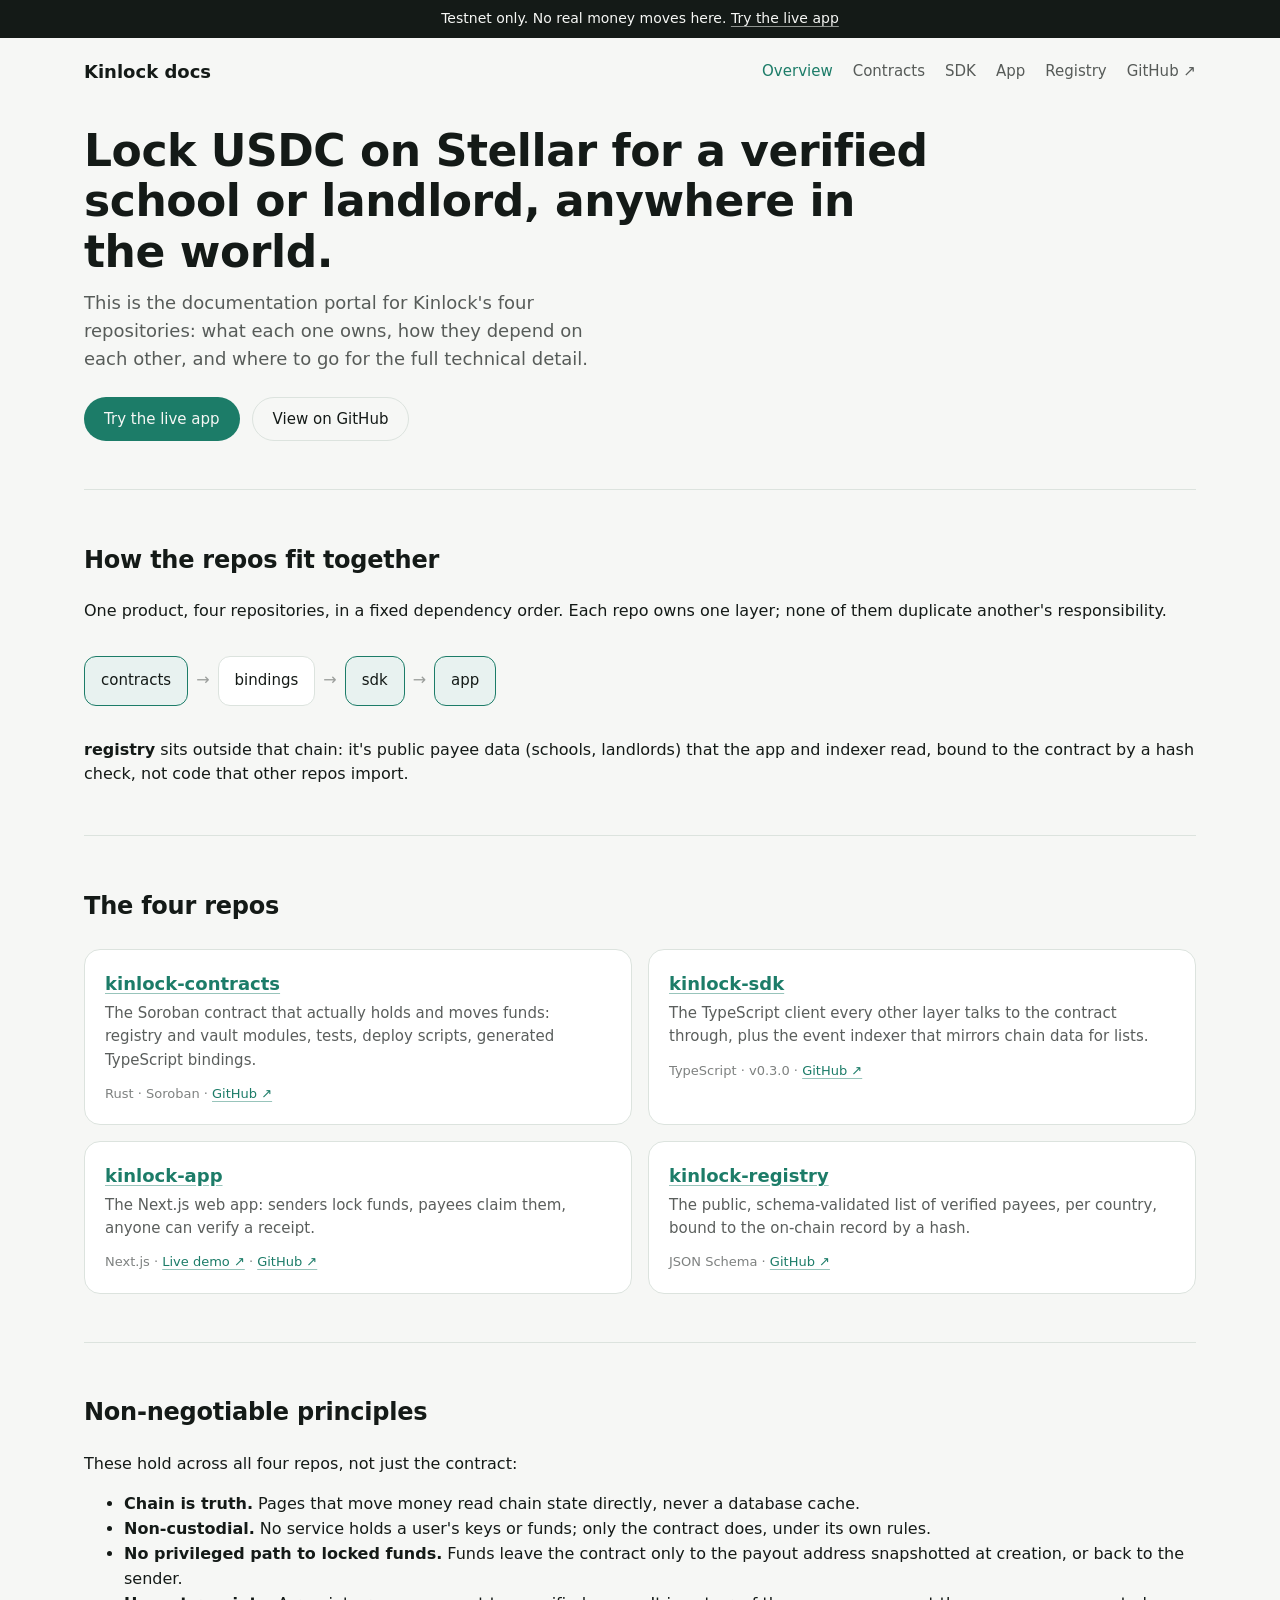
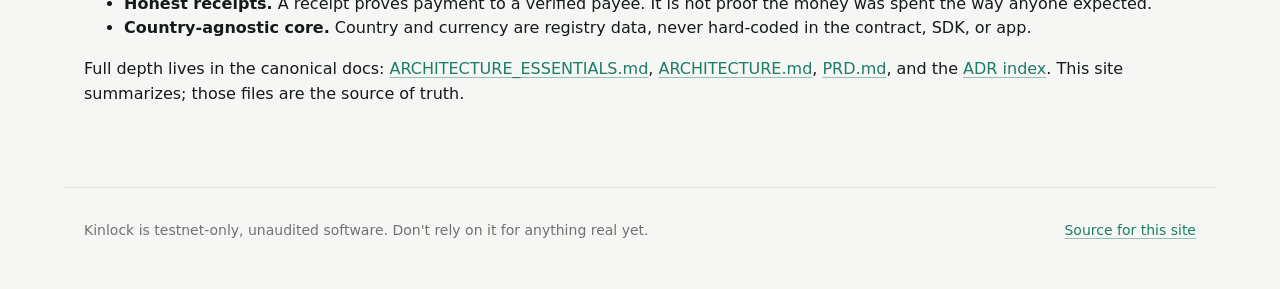
==== index.html @ 0a39e564 "feat: initial Kinlock documentation site" ====
<!doctype html>
<html lang="en">
<head>
<meta charset="utf-8" />
<meta name="viewport" content="width=device-width, initial-scale=1" />
<title>Kinlock docs</title>
<meta name="description" content="How Kinlock's four repos fit together: contracts, SDK, app, and registry." />
<link rel="stylesheet" href="styles.css" />
</head>
<body>
<div class="banner">Testnet only. No real money moves here. <a href="https://kinlock-app.vercel.app">Try the live app</a></div>
<header class="site">
  <a class="brand" href="index.html">Kinlock docs</a>
  <nav class="site">
    <a href="index.html" aria-current="page">Overview</a>
    <a href="contracts.html">Contracts</a>
    <a href="sdk.html">SDK</a>
    <a href="app.html">App</a>
    <a href="registry.html">Registry</a>
    <a href="https://github.com/Kinlock-Org">GitHub ↗</a>
  </nav>
</header>
<main>
  <section class="hero">
    <h1>Lock USDC on Stellar for a verified school or landlord, anywhere in the world.</h1>
    <p class="lede">
      This is the documentation portal for Kinlock's four repositories: what each one owns, how
      they depend on each other, and where to go for the full technical detail.
    </p>
    <div class="cta-row">
      <a class="btn primary" href="https://kinlock-app.vercel.app">Try the live app</a>
      <a class="btn ghost" href="https://github.com/Kinlock-Org">View on GitHub</a>
    </div>
  </section>

  <section>
    <h2>How the repos fit together</h2>
    <p>
      One product, four repositories, in a fixed dependency order. Each repo owns one layer; none
      of them duplicate another's responsibility.
    </p>
    <div class="flow" aria-hidden="true">
      <div class="node emphasis">contracts</div>
      <div class="arrow">&rarr;</div>
      <div class="node">bindings</div>
      <div class="arrow">&rarr;</div>
      <div class="node emphasis">sdk</div>
      <div class="arrow">&rarr;</div>
      <div class="node emphasis">app</div>
    </div>
    <p>
      <strong>registry</strong> sits outside that chain: it's public payee data (schools,
      landlords) that the app and indexer read, bound to the contract by a hash check, not code
      that other repos import.
    </p>
  </section>

  <section>
    <h2>The four repos</h2>
    <div class="repo-grid">
      <div class="card">
        <h3><a href="contracts.html">kinlock-contracts</a></h3>
        <p>The Soroban contract that actually holds and moves funds: registry and vault modules, tests, deploy scripts, generated TypeScript bindings.</p>
        <div class="meta">Rust &middot; Soroban &middot; <a href="https://github.com/Kinlock-Org/kinlock-contracts">GitHub ↗</a></div>
      </div>
      <div class="card">
        <h3><a href="sdk.html">kinlock-sdk</a></h3>
        <p>The TypeScript client every other layer talks to the contract through, plus the event indexer that mirrors chain data for lists.</p>
        <div class="meta">TypeScript &middot; v0.3.0 &middot; <a href="https://github.com/Kinlock-Org/kinlock-sdk">GitHub ↗</a></div>
      </div>
      <div class="card">
        <h3><a href="app.html">kinlock-app</a></h3>
        <p>The Next.js web app: senders lock funds, payees claim them, anyone can verify a receipt.</p>
        <div class="meta">Next.js &middot; <a href="https://kinlock-app.vercel.app">Live demo ↗</a> &middot; <a href="https://github.com/Kinlock-Org/kinlock-app">GitHub ↗</a></div>
      </div>
      <div class="card">
        <h3><a href="registry.html">kinlock-registry</a></h3>
        <p>The public, schema-validated list of verified payees, per country, bound to the on-chain record by a hash.</p>
        <div class="meta">JSON Schema &middot; <a href="https://github.com/Kinlock-Org/kinlock-registry">GitHub ↗</a></div>
      </div>
    </div>
  </section>

  <section>
    <h2>Non-negotiable principles</h2>
    <p>These hold across all four repos, not just the contract:</p>
    <ul>
      <li><strong>Chain is truth.</strong> Pages that move money read chain state directly, never a database cache.</li>
      <li><strong>Non-custodial.</strong> No service holds a user's keys or funds; only the contract does, under its own rules.</li>
      <li><strong>No privileged path to locked funds.</strong> Funds leave the contract only to the payout address snapshotted at creation, or back to the sender.</li>
      <li><strong>Honest receipts.</strong> A receipt proves payment to a verified payee. It is not proof the money was spent the way anyone expected.</li>
      <li><strong>Country-agnostic core.</strong> Country and currency are registry data, never hard-coded in the contract, SDK, or app.</li>
    </ul>
    <p>
      Full depth lives in the canonical docs:
      <a href="https://github.com/Kinlock-Org/.github/blob/main/docs/ARCHITECTURE_ESSENTIALS.md">ARCHITECTURE_ESSENTIALS.md</a>,
      <a href="https://github.com/Kinlock-Org/.github/blob/main/docs/ARCHITECTURE.md">ARCHITECTURE.md</a>,
      <a href="https://github.com/Kinlock-Org/.github/blob/main/docs/PRD.md">PRD.md</a>, and the
      <a href="https://github.com/Kinlock-Org/.github/tree/main/docs/adr">ADR index</a>. This site
      summarizes; those files are the source of truth.
    </p>
  </section>
</main>
<footer class="site">
  <span>Kinlock is testnet-only, unaudited software. Don't rely on it for anything real yet.</span>
  <span><a href="https://github.com/Kinlock-Org/Kinlock-Org.github.io">Source for this site</a></span>
</footer>
</body>
</html>
---- styles.css ----
:root {
  --ink: #141a17;
  --paper: #f6f7f5;
  --accent: #1c7c68;
  --accent-ink: #f6f7f5;
  --line: #dce3de;
  --panel: #ffffff;
}

@media (prefers-color-scheme: dark) {
  :root {
    --ink: #e8ede9;
    --paper: #0f1512;
    --accent: #35a085;
    --accent-ink: #0f1512;
    --line: #1c2622;
    --panel: #141b17;
  }
}

* {
  box-sizing: border-box;
}

html {
  color-scheme: light dark;
}

body {
  margin: 0;
  background: var(--paper);
  color: var(--ink);
  font-family: ui-sans-serif, system-ui, -apple-system, "Segoe UI", Roboto, sans-serif;
  line-height: 1.55;
  -webkit-font-smoothing: antialiased;
}

a {
  color: var(--accent);
  text-decoration: underline;
  text-decoration-color: color-mix(in srgb, var(--accent) 45%, transparent);
  text-underline-offset: 3px;
}

a:hover {
  text-decoration-color: var(--accent);
}

.banner {
  background: var(--ink);
  color: var(--paper);
  text-align: center;
  font-size: 0.875rem;
  padding: 0.5rem 1rem;
}

.banner a {
  color: var(--paper);
  text-decoration-color: color-mix(in srgb, var(--paper) 55%, transparent);
}

header.site {
  max-width: 72rem;
  margin: 0 auto;
  display: flex;
  align-items: center;
  justify-content: space-between;
  gap: 1rem;
  padding: 1.25rem 1.25rem 0.5rem;
}

.brand {
  font-weight: 600;
  font-size: 1.125rem;
  text-decoration: none;
  color: var(--ink);
}

nav.site {
  display: flex;
  gap: 1.25rem;
  flex-wrap: wrap;
  font-size: 0.9375rem;
}

nav.site a {
  text-decoration: none;
  color: var(--ink);
  opacity: 0.7;
}

nav.site a:hover,
nav.site a[aria-current="page"] {
  opacity: 1;
  color: var(--accent);
}

main {
  max-width: 72rem;
  margin: 0 auto;
  padding: 1.5rem 1.25rem 4rem;
}

.hero h1 {
  font-size: clamp(1.75rem, 1.2rem + 2vw, 2.75rem);
  line-height: 1.15;
  letter-spacing: -0.01em;
  margin: 0.5rem 0 0;
  max-width: 28ch;
}

.hero p.lede {
  font-size: 1.125rem;
  color: color-mix(in srgb, var(--ink) 70%, transparent);
  max-width: 46ch;
  margin-top: 0.75rem;
}

.cta-row {
  display: flex;
  gap: 0.75rem;
  flex-wrap: wrap;
  margin-top: 1.5rem;
}

.btn {
  display: inline-flex;
  align-items: center;
  border-radius: 999px;
  padding: 0.6rem 1.25rem;
  font-weight: 500;
  text-decoration: none;
  font-size: 0.9375rem;
}

.btn.primary {
  background: var(--accent);
  color: var(--accent-ink);
}

.btn.ghost {
  border: 1px solid var(--line);
  color: var(--ink);
}

.flow {
  display: flex;
  align-items: center;
  gap: 0.5rem;
  flex-wrap: wrap;
  margin: 2rem 0;
}

.flow .node {
  border: 1px solid var(--line);
  border-radius: 0.75rem;
  padding: 0.75rem 1rem;
  font-size: 0.9375rem;
  background: var(--panel);
}

.flow .node.emphasis {
  border-color: var(--accent);
  background: color-mix(in srgb, var(--accent) 10%, var(--panel));
}

.flow .arrow {
  color: color-mix(in srgb, var(--ink) 40%, transparent);
}

.repo-grid {
  display: grid;
  gap: 1rem;
  grid-template-columns: repeat(2, 1fr);
  margin-top: 1.5rem;
}

@media (max-width: 640px) {
  .repo-grid {
    grid-template-columns: 1fr;
  }
}

.card {
  border: 1px solid var(--line);
  border-radius: 1rem;
  padding: 1.25rem;
  background: var(--panel);
}

.card h3 {
  margin: 0 0 0.25rem;
  font-size: 1.125rem;
}

.card p {
  margin: 0;
  color: color-mix(in srgb, var(--ink) 70%, transparent);
  font-size: 0.9375rem;
}

.card .meta {
  margin-top: 0.75rem;
  font-size: 0.8125rem;
  color: color-mix(in srgb, var(--ink) 55%, transparent);
}

section + section {
  margin-top: 3rem;
  padding-top: 2rem;
  border-top: 1px solid var(--line);
}

h2 {
  font-size: 1.5rem;
  letter-spacing: -0.01em;
}

dl.facts {
  display: grid;
  grid-template-columns: max-content 1fr;
  gap: 0.5rem 1.5rem;
  font-size: 0.9375rem;
}

dl.facts dt {
  color: color-mix(in srgb, var(--ink) 55%, transparent);
}

dl.facts dd {
  margin: 0;
}

code,
pre {
  font-family: ui-monospace, SFMono-Regular, Menlo, Consolas, monospace;
  font-size: 0.875rem;
}

code {
  background: color-mix(in srgb, var(--ink) 8%, transparent);
  padding: 0.125rem 0.375rem;
  border-radius: 0.375rem;
}

pre {
  background: color-mix(in srgb, var(--ink) 6%, transparent);
  padding: 1rem;
  border-radius: 0.75rem;
  overflow-x: auto;
}

pre code {
  background: none;
  padding: 0;
}

ul.api-list {
  columns: 2;
  column-gap: 2rem;
  font-size: 0.9375rem;
  padding-left: 1.25rem;
}

@media (max-width: 640px) {
  ul.api-list {
    columns: 1;
  }
}

footer.site {
  max-width: 72rem;
  margin: 0 auto;
  padding: 2rem 1.25rem 3rem;
  border-top: 1px solid var(--line);
  font-size: 0.875rem;
  color: color-mix(in srgb, var(--ink) 60%, transparent);
  display: flex;
  flex-wrap: wrap;
  gap: 1rem;
  justify-content: space-between;
}
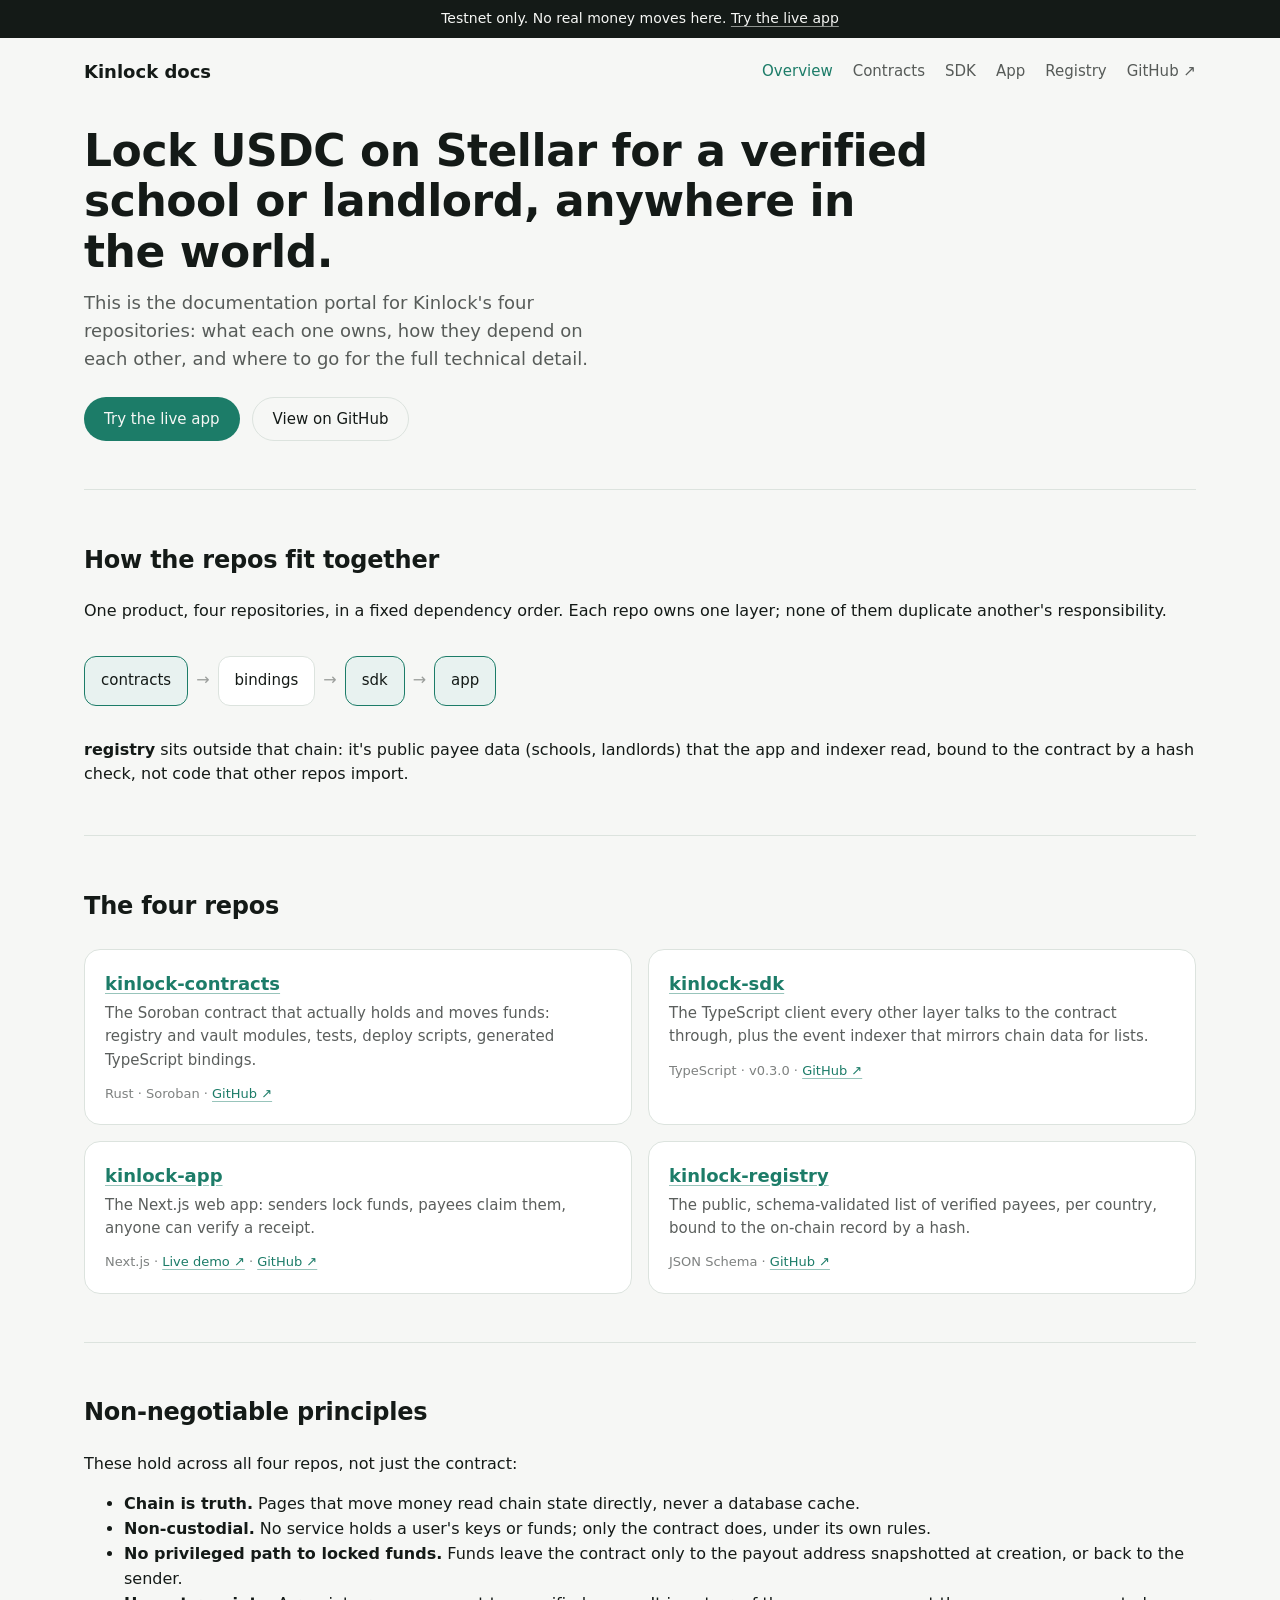
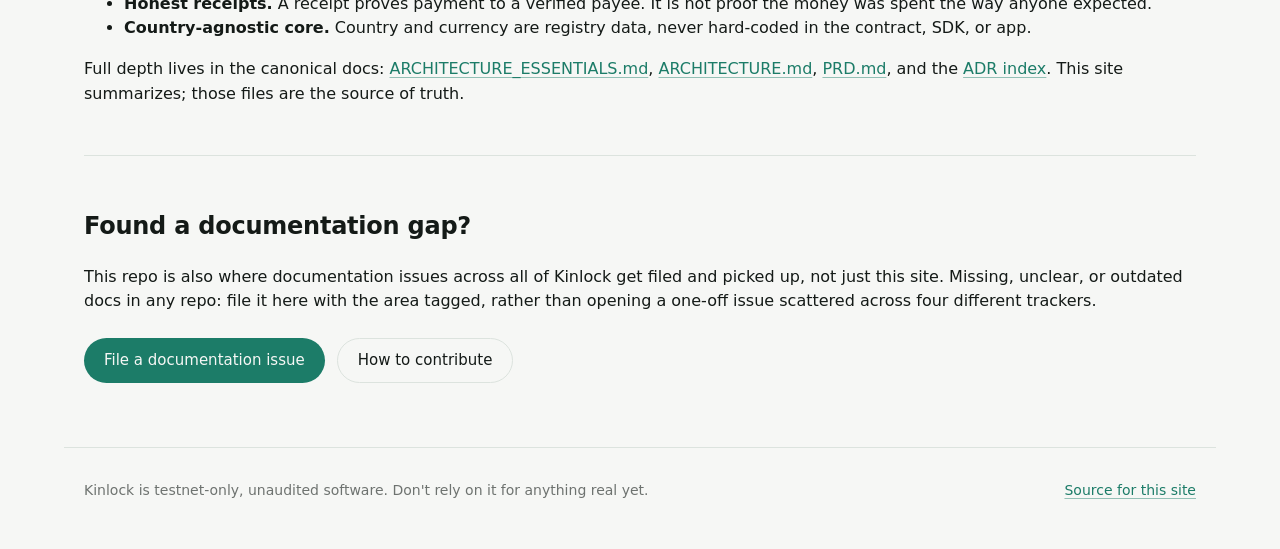
==== commit 6de1986f: "docs: reposition this repo as the org's documentation-issue hub" ====
--- a/index.html
+++ b/index.html
@@ -100,6 +100,19 @@
       summarizes; those files are the source of truth.
     </p>
   </section>
+
+  <section>
+    <h2>Found a documentation gap?</h2>
+    <p>
+      This repo is also where documentation issues across all of Kinlock get filed and picked up,
+      not just this site. Missing, unclear, or outdated docs in any repo: file it here with the
+      area tagged, rather than opening a one-off issue scattered across four different trackers.
+    </p>
+    <div class="cta-row">
+      <a class="btn primary" href="https://github.com/Kinlock-Org/Kinlock-Org.github.io/issues/new/choose">File a documentation issue</a>
+      <a class="btn ghost" href="https://github.com/Kinlock-Org/Kinlock-Org.github.io/blob/main/CONTRIBUTING.md">How to contribute</a>
+    </div>
+  </section>
 </main>
 <footer class="site">
   <span>Kinlock is testnet-only, unaudited software. Don't rely on it for anything real yet.</span>
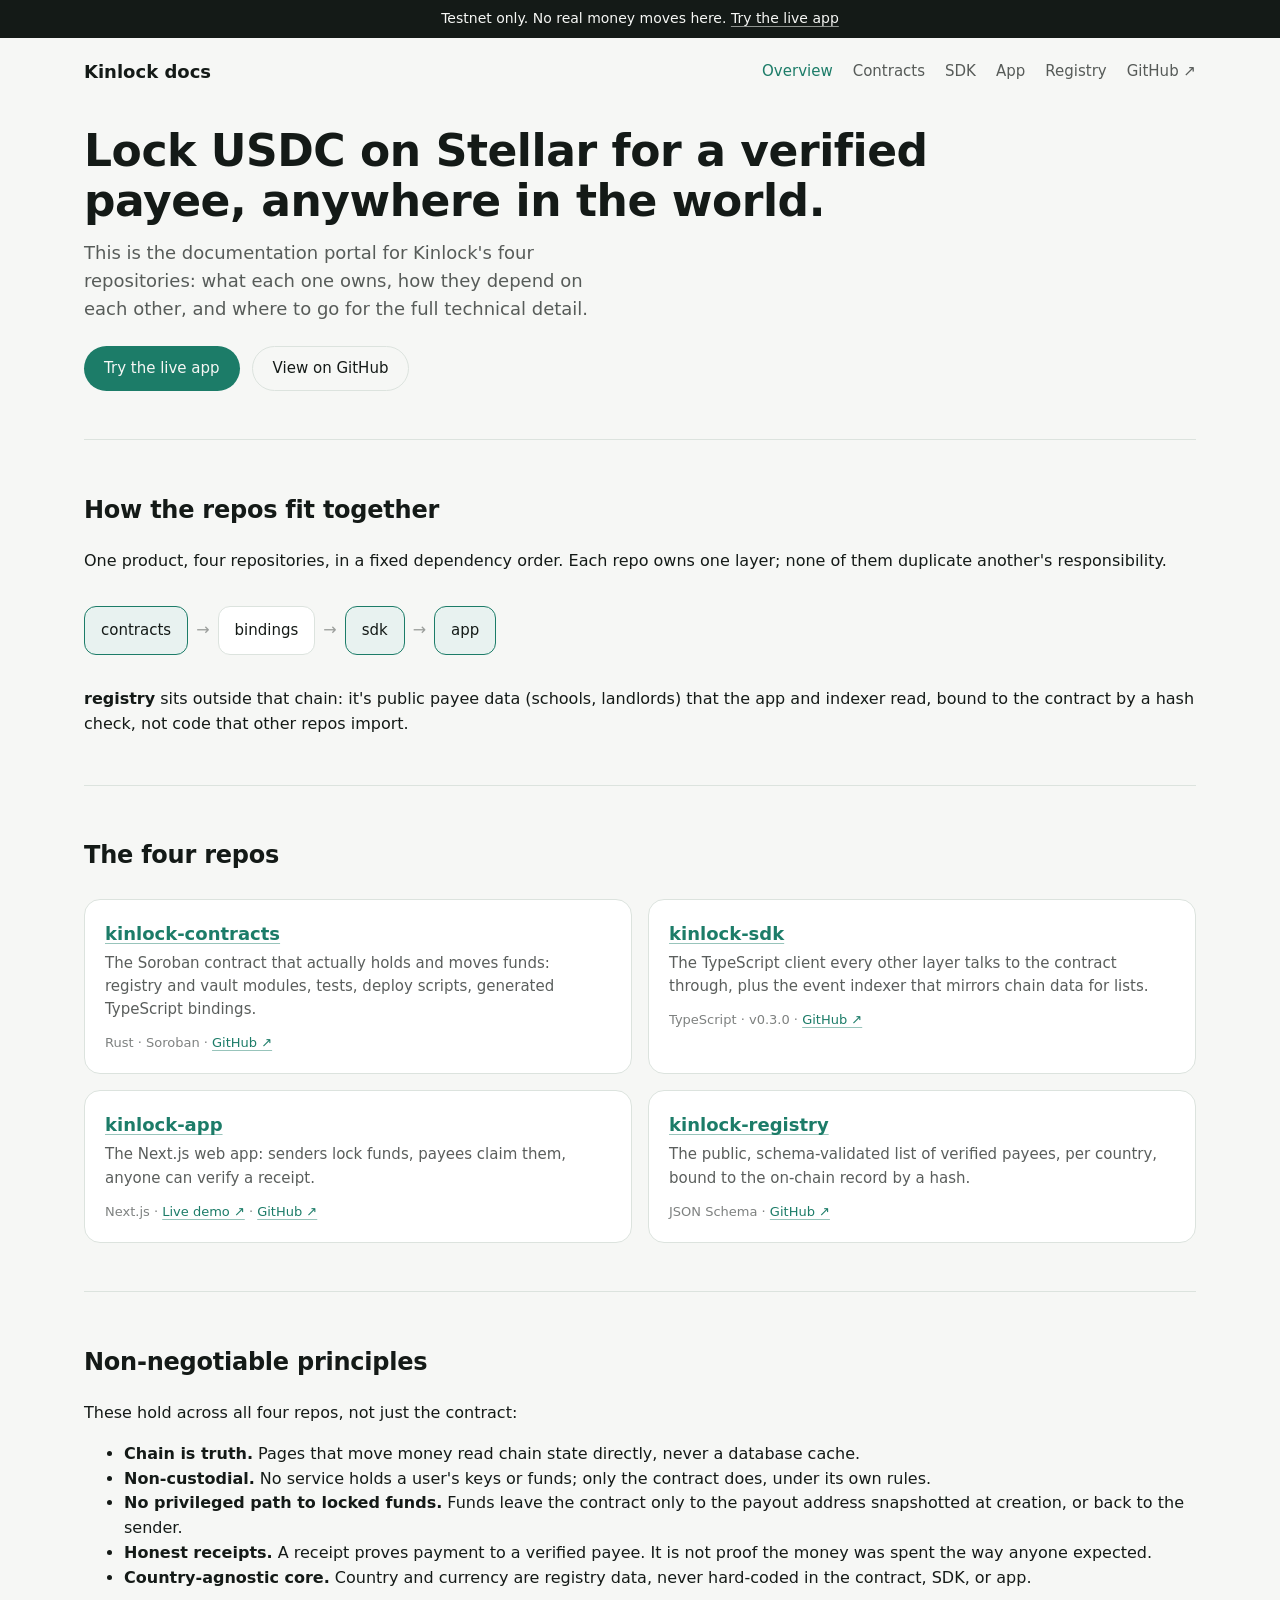
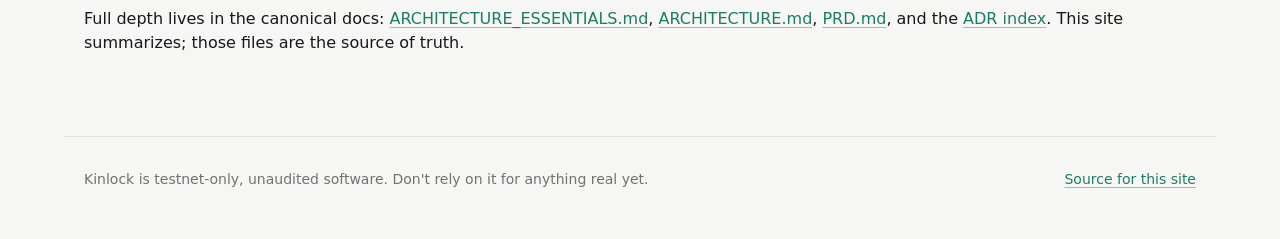
==== commit 2c780631: "docs: replace "school or landlord" with "verified payee" in hero copy Matches the same wording chang" ====
--- a/index.html
+++ b/index.html
@@ -22,7 +22,7 @@
 </header>
 <main>
   <section class="hero">
-    <h1>Lock USDC on Stellar for a verified school or landlord, anywhere in the world.</h1>
+    <h1>Lock USDC on Stellar for a verified payee, anywhere in the world.</h1>
     <p class="lede">
       This is the documentation portal for Kinlock's four repositories: what each one owns, how
       they depend on each other, and where to go for the full technical detail.
@@ -100,19 +100,6 @@
       summarizes; those files are the source of truth.
     </p>
   </section>
-
-  <section>
-    <h2>Found a documentation gap?</h2>
-    <p>
-      This repo is also where documentation issues across all of Kinlock get filed and picked up,
-      not just this site. Missing, unclear, or outdated docs in any repo: file it here with the
-      area tagged, rather than opening a one-off issue scattered across four different trackers.
-    </p>
-    <div class="cta-row">
-      <a class="btn primary" href="https://github.com/Kinlock-Org/Kinlock-Org.github.io/issues/new/choose">File a documentation issue</a>
-      <a class="btn ghost" href="https://github.com/Kinlock-Org/Kinlock-Org.github.io/blob/main/CONTRIBUTING.md">How to contribute</a>
-    </div>
-  </section>
 </main>
 <footer class="site">
   <span>Kinlock is testnet-only, unaudited software. Don't rely on it for anything real yet.</span>
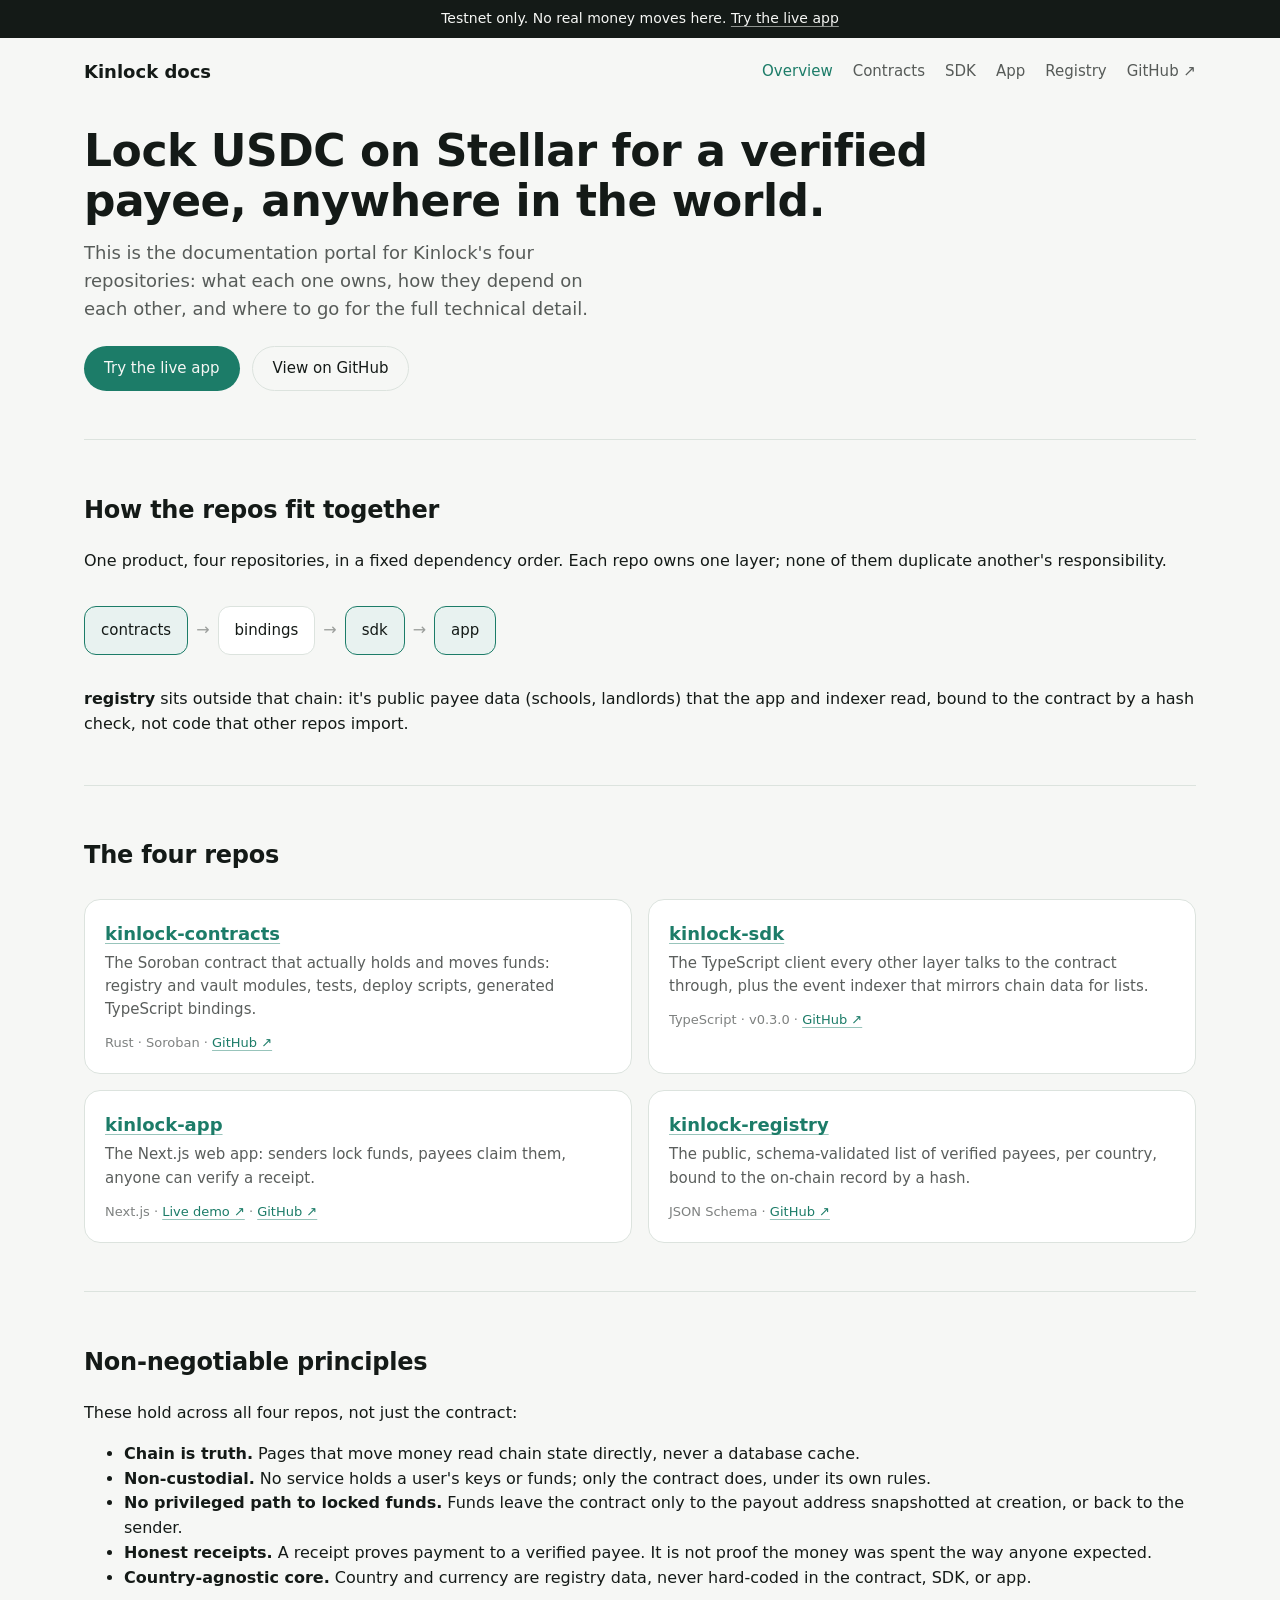
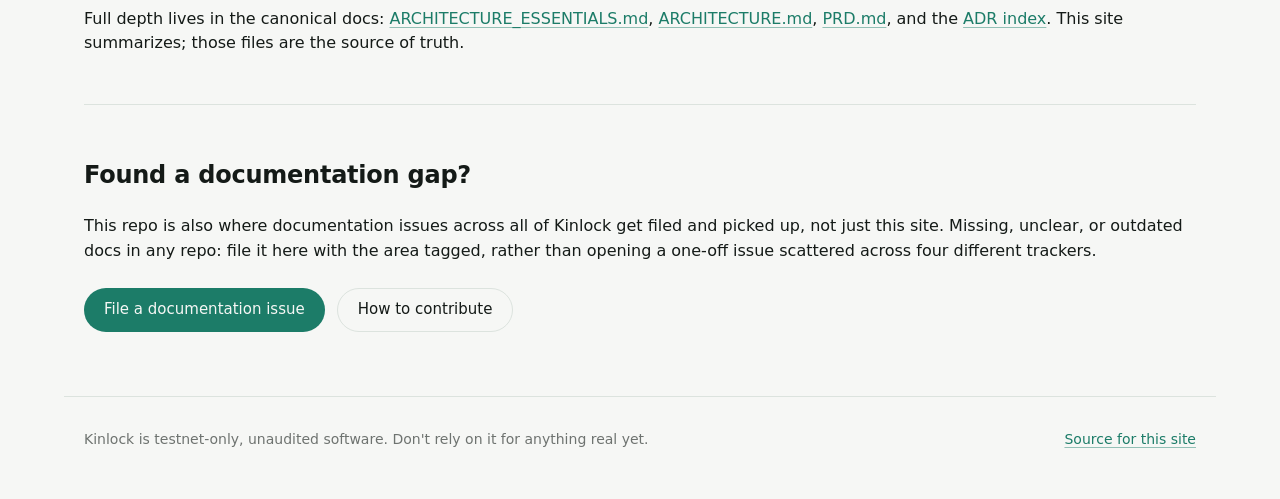
==== commit b35c2bdc: "Merge pull request #1 from Kinlock-Org/docs/issue-hub docs: reposition this repo as the org's docume" ====
--- a/index.html
+++ b/index.html
@@ -100,6 +100,19 @@
       summarizes; those files are the source of truth.
     </p>
   </section>
+
+  <section>
+    <h2>Found a documentation gap?</h2>
+    <p>
+      This repo is also where documentation issues across all of Kinlock get filed and picked up,
+      not just this site. Missing, unclear, or outdated docs in any repo: file it here with the
+      area tagged, rather than opening a one-off issue scattered across four different trackers.
+    </p>
+    <div class="cta-row">
+      <a class="btn primary" href="https://github.com/Kinlock-Org/Kinlock-Org.github.io/issues/new/choose">File a documentation issue</a>
+      <a class="btn ghost" href="https://github.com/Kinlock-Org/Kinlock-Org.github.io/blob/main/CONTRIBUTING.md">How to contribute</a>
+    </div>
+  </section>
 </main>
 <footer class="site">
   <span>Kinlock is testnet-only, unaudited software. Don't rely on it for anything real yet.</span>
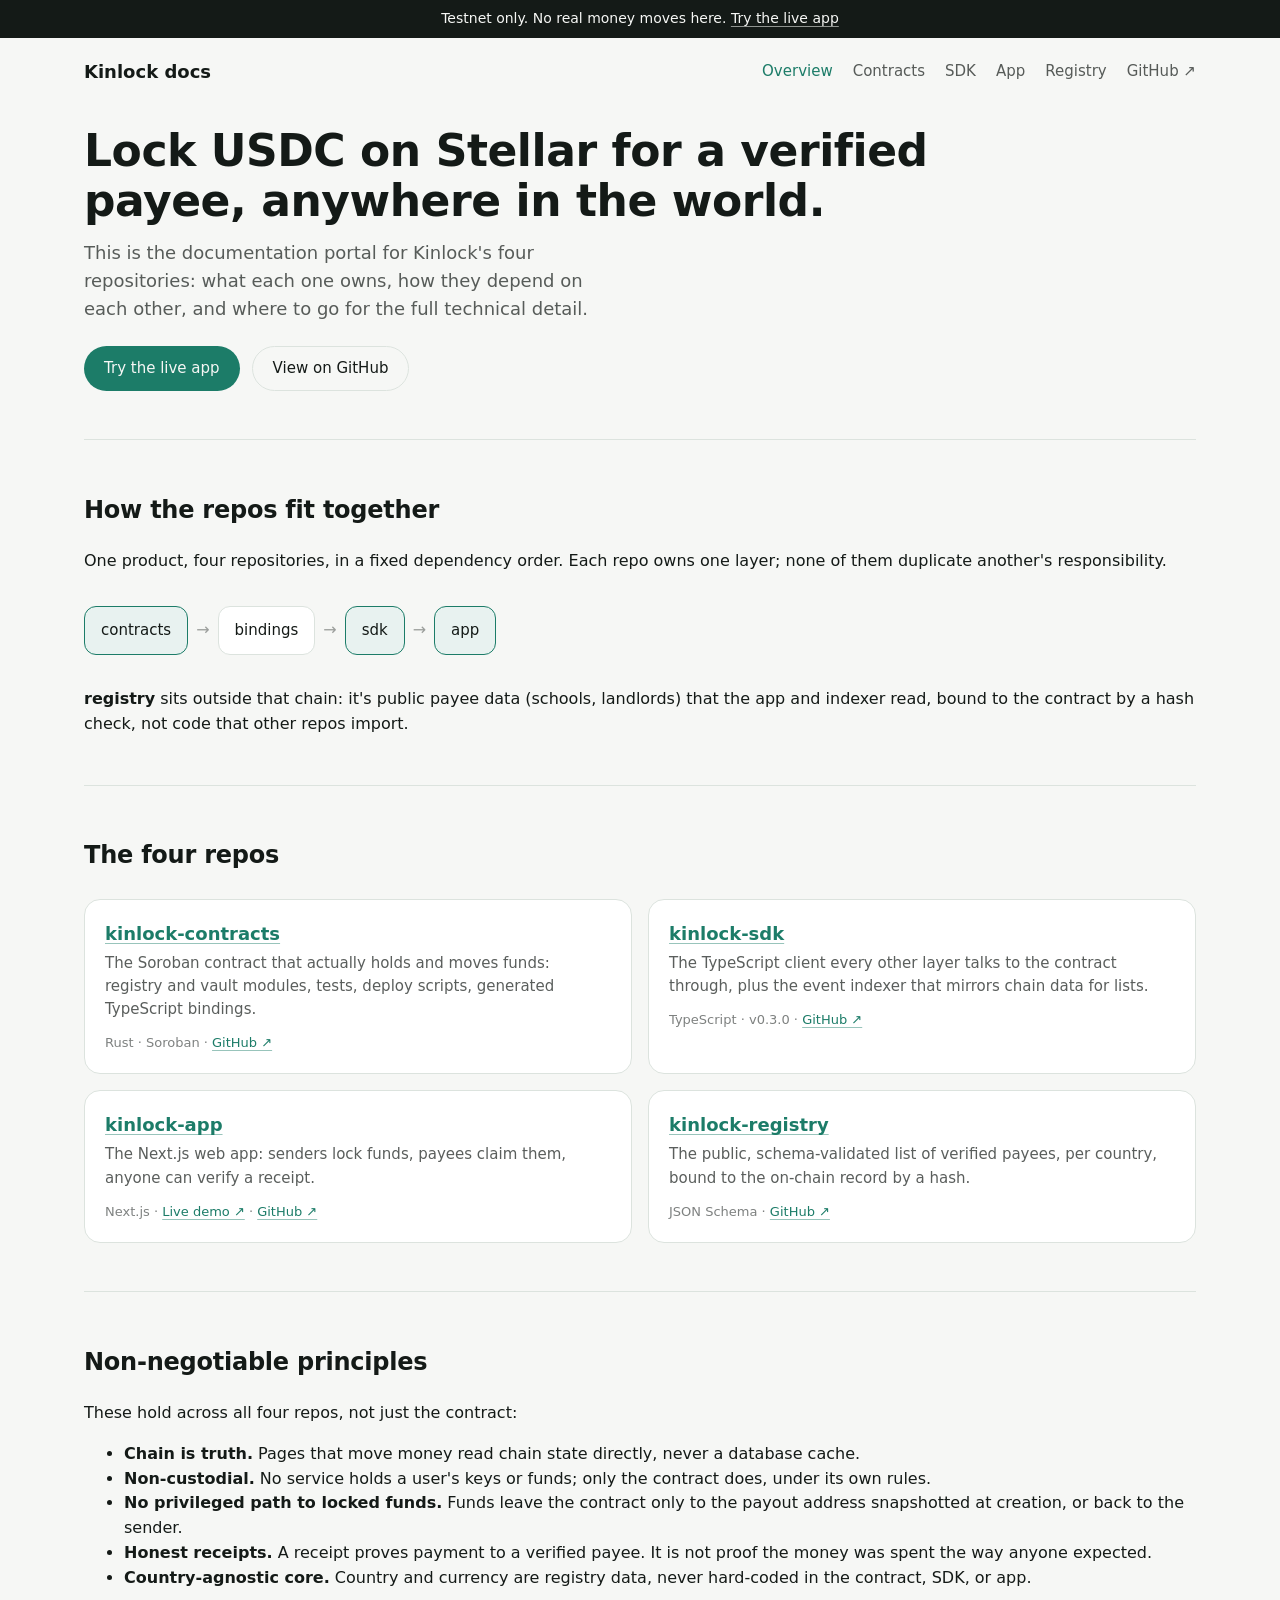
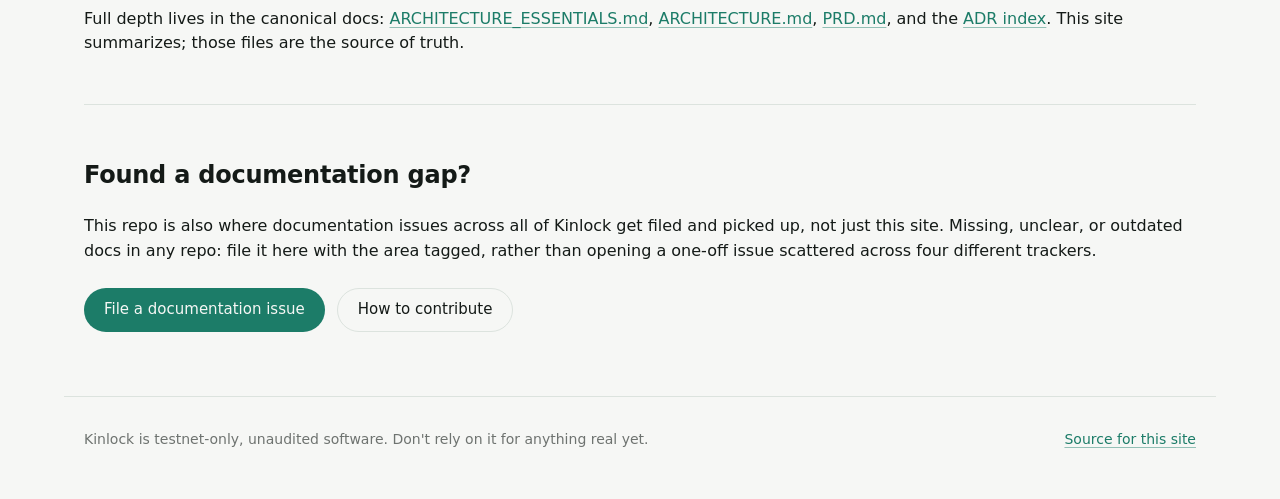
==== commit 18ad3398: "feat: favicon, mobile hamburger nav, hero motion - favicon.svg, favicon-32.png, apple-touch-icon.png" ====
--- a/index.html
+++ b/index.html
@@ -5,13 +5,19 @@
 <meta name="viewport" content="width=device-width, initial-scale=1" />
 <title>Kinlock docs</title>
 <meta name="description" content="How Kinlock's four repos fit together: contracts, SDK, app, and registry." />
+<link rel="icon" href="favicon.svg" type="image/svg+xml" />
+<link rel="icon" href="favicon-32.png" sizes="32x32" type="image/png" />
+<link rel="apple-touch-icon" href="apple-touch-icon.png" />
 <link rel="stylesheet" href="styles.css" />
 </head>
 <body>
 <div class="banner">Testnet only. No real money moves here. <a href="https://kinlock-app.vercel.app">Try the live app</a></div>
 <header class="site">
   <a class="brand" href="index.html">Kinlock docs</a>
-  <nav class="site">
+  <button type="button" class="nav-toggle" aria-expanded="false" aria-controls="site-nav" aria-label="Open menu">
+    <span></span><span></span><span></span>
+  </button>
+  <nav class="site" id="site-nav">
     <a href="index.html" aria-current="page">Overview</a>
     <a href="contracts.html">Contracts</a>
     <a href="sdk.html">SDK</a>
@@ -22,12 +28,12 @@
 </header>
 <main>
   <section class="hero">
-    <h1>Lock USDC on Stellar for a verified payee, anywhere in the world.</h1>
-    <p class="lede">
+    <h1 class="reveal">Lock USDC on Stellar for a verified payee, anywhere in the world.</h1>
+    <p class="lede reveal reveal-1">
       This is the documentation portal for Kinlock's four repositories: what each one owns, how
       they depend on each other, and where to go for the full technical detail.
     </p>
-    <div class="cta-row">
+    <div class="cta-row reveal reveal-2">
       <a class="btn primary" href="https://kinlock-app.vercel.app">Try the live app</a>
       <a class="btn ghost" href="https://github.com/Kinlock-Org">View on GitHub</a>
     </div>
@@ -118,5 +124,6 @@
   <span>Kinlock is testnet-only, unaudited software. Don't rely on it for anything real yet.</span>
   <span><a href="https://github.com/Kinlock-Org/Kinlock-Org.github.io">Source for this site</a></span>
 </footer>
+<script src="nav.js" defer></script>
 </body>
 </html>
--- a/styles.css
+++ b/styles.css
@@ -5,6 +5,8 @@
   --accent-ink: #f6f7f5;
   --line: #dce3de;
   --panel: #ffffff;
+  /* Strong ease-out for UI entrances/exits (animate skill). Built-in CSS ease-out is too weak. */
+  --ease-out: cubic-bezier(0.23, 1, 0.32, 1);
 }
 
 @media (prefers-color-scheme: dark) {
@@ -93,6 +95,132 @@
 nav.site a[aria-current="page"] {
   opacity: 1;
   color: var(--accent);
+}
+
+.nav-toggle {
+  display: none;
+  width: 2.25rem;
+  height: 2.25rem;
+  margin-left: auto;
+  padding: 0;
+  border: 0;
+  background: none;
+  cursor: pointer;
+}
+
+.nav-toggle span {
+  display: block;
+  width: 1.25rem;
+  height: 2px;
+  margin: 0 auto;
+  border-radius: 999px;
+  background: var(--ink);
+  transition: transform 150ms var(--ease-out), opacity 150ms var(--ease-out);
+}
+
+.nav-toggle span + span {
+  margin-top: 4px;
+}
+
+.nav-toggle[aria-expanded="true"] span:nth-child(1) {
+  transform: translateY(6px) rotate(45deg);
+}
+
+.nav-toggle[aria-expanded="true"] span:nth-child(2) {
+  opacity: 0;
+}
+
+.nav-toggle[aria-expanded="true"] span:nth-child(3) {
+  transform: translateY(-6px) rotate(-45deg);
+}
+
+@media (max-width: 640px) {
+  .nav-toggle {
+    display: block;
+  }
+
+  nav.site {
+    display: none;
+    position: absolute;
+    inset-inline: 0;
+    top: 100%;
+    z-index: 10;
+    flex-direction: column;
+    gap: 0;
+    padding: 0.5rem 1.25rem 1rem;
+    background: var(--paper);
+    border-bottom: 1px solid var(--line);
+  }
+
+  nav.site[data-open] {
+    display: flex;
+    animation: menu-in 200ms var(--ease-out) both;
+  }
+
+  nav.site a {
+    padding: 0.625rem 0;
+    border-top: 1px solid var(--line);
+  }
+
+  nav.site a:first-child {
+    border-top: none;
+  }
+
+  header.site {
+    position: relative;
+  }
+}
+
+@keyframes menu-in {
+  from {
+    opacity: 0;
+    transform: translateY(-8px);
+  }
+  to {
+    opacity: 1;
+    transform: translateY(0);
+  }
+}
+
+@media (prefers-reduced-motion: reduce) {
+  nav.site[data-open] {
+    animation-duration: 1ms;
+  }
+
+  .nav-toggle span {
+    transition-duration: 1ms;
+  }
+}
+
+/* Hero entrance stagger (animate skill: rare/first-tier content, purpose = explanation). */
+@keyframes reveal-up {
+  from {
+    opacity: 0;
+    transform: translateY(12px);
+  }
+  to {
+    opacity: 1;
+    transform: translateY(0);
+  }
+}
+
+.reveal {
+  animation: reveal-up 500ms var(--ease-out) both;
+}
+
+.reveal-1 {
+  animation-delay: 80ms;
+}
+
+.reveal-2 {
+  animation-delay: 160ms;
+}
+
+@media (prefers-reduced-motion: reduce) {
+  .reveal {
+    animation-duration: 1ms;
+    animation-delay: 0ms;
+  }
 }
 
 main {
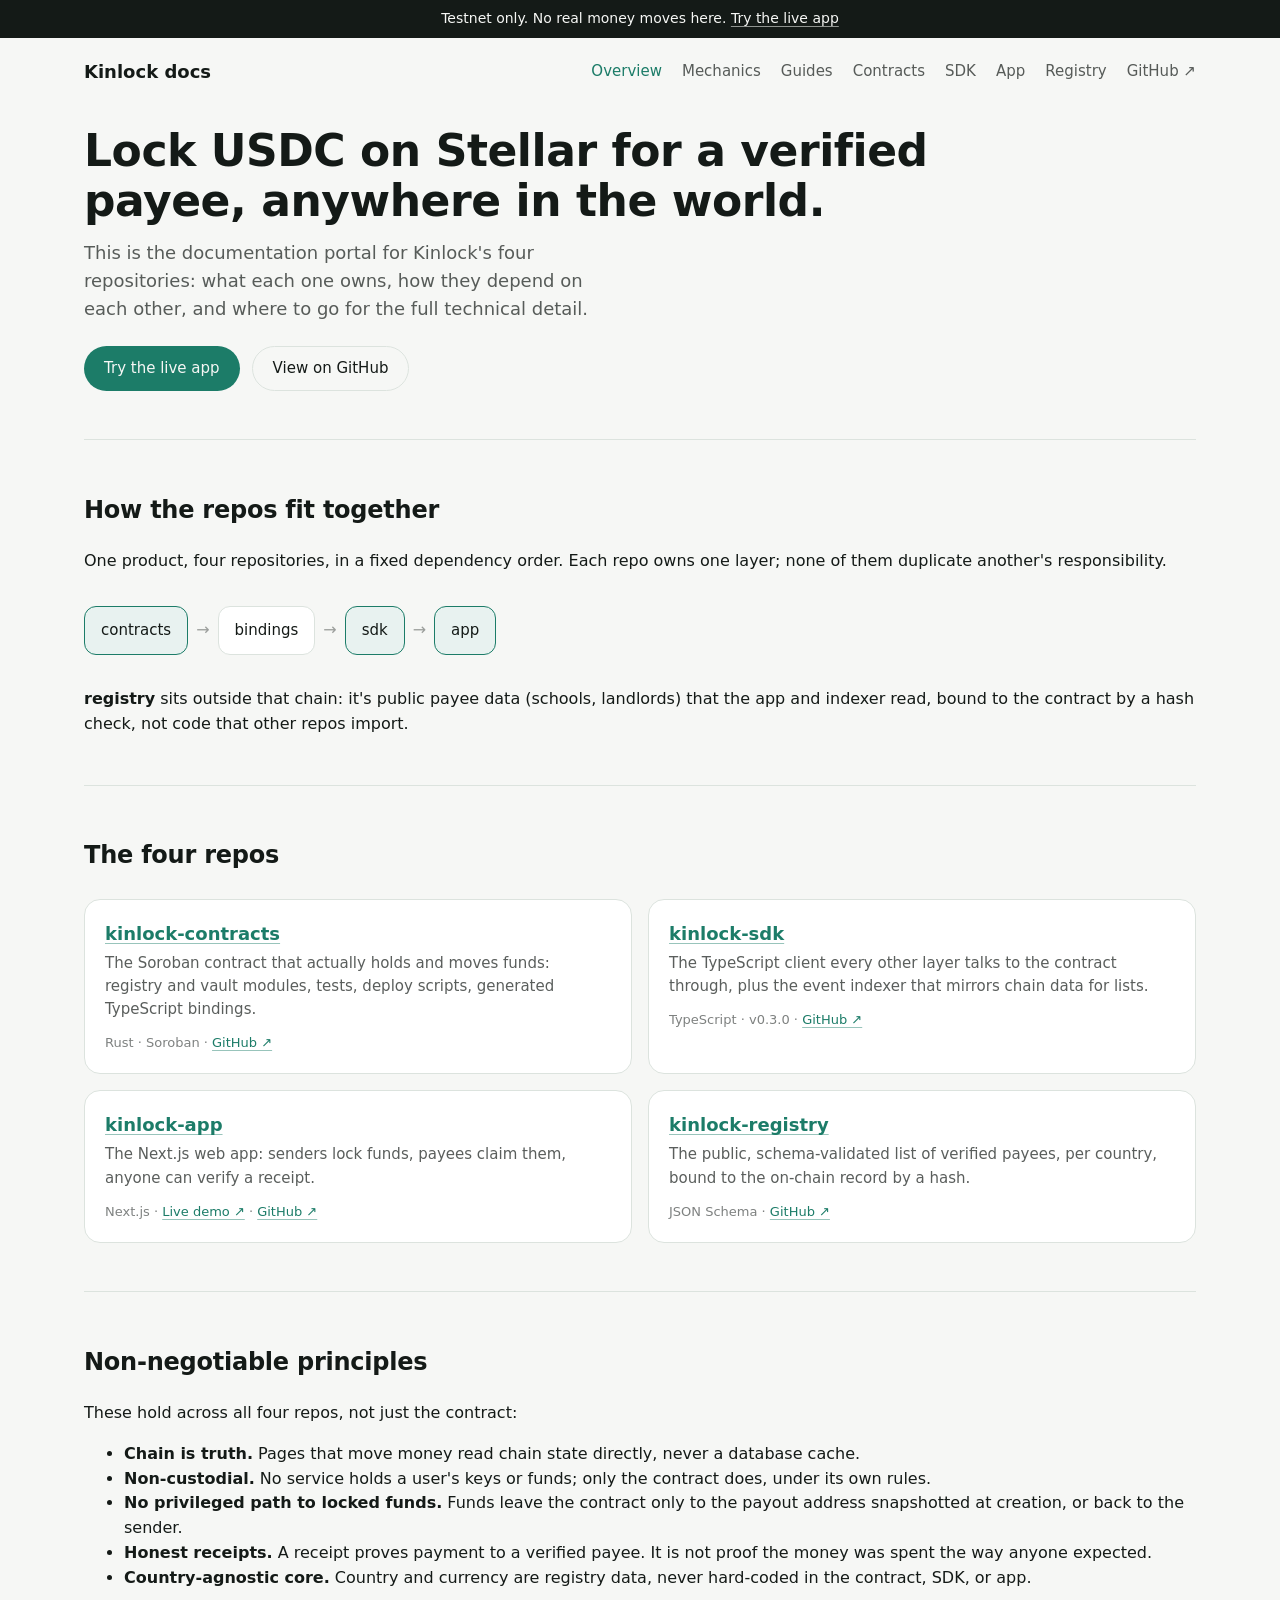
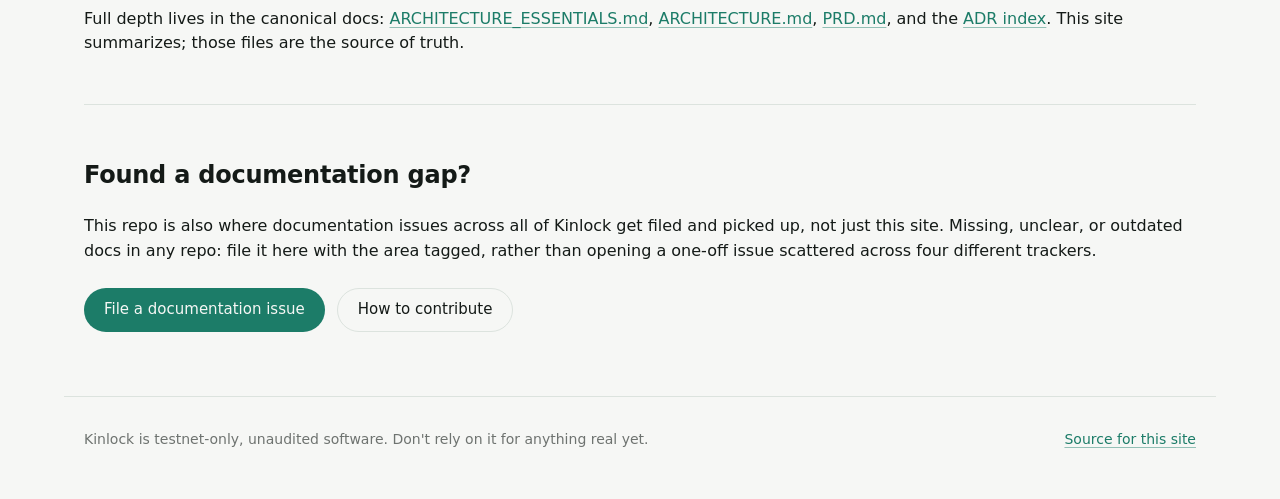
==== commit da3747bb: "docs(site): add mechanics, persona guides, maintainer table, and community links" ====
--- a/index.html
+++ b/index.html
@@ -19,6 +19,8 @@
   </button>
   <nav class="site" id="site-nav">
     <a href="index.html" aria-current="page">Overview</a>
+    <a href="mechanics.html">Mechanics</a>
+    <a href="guides.html">Guides</a>
     <a href="contracts.html">Contracts</a>
     <a href="sdk.html">SDK</a>
     <a href="app.html">App</a>
